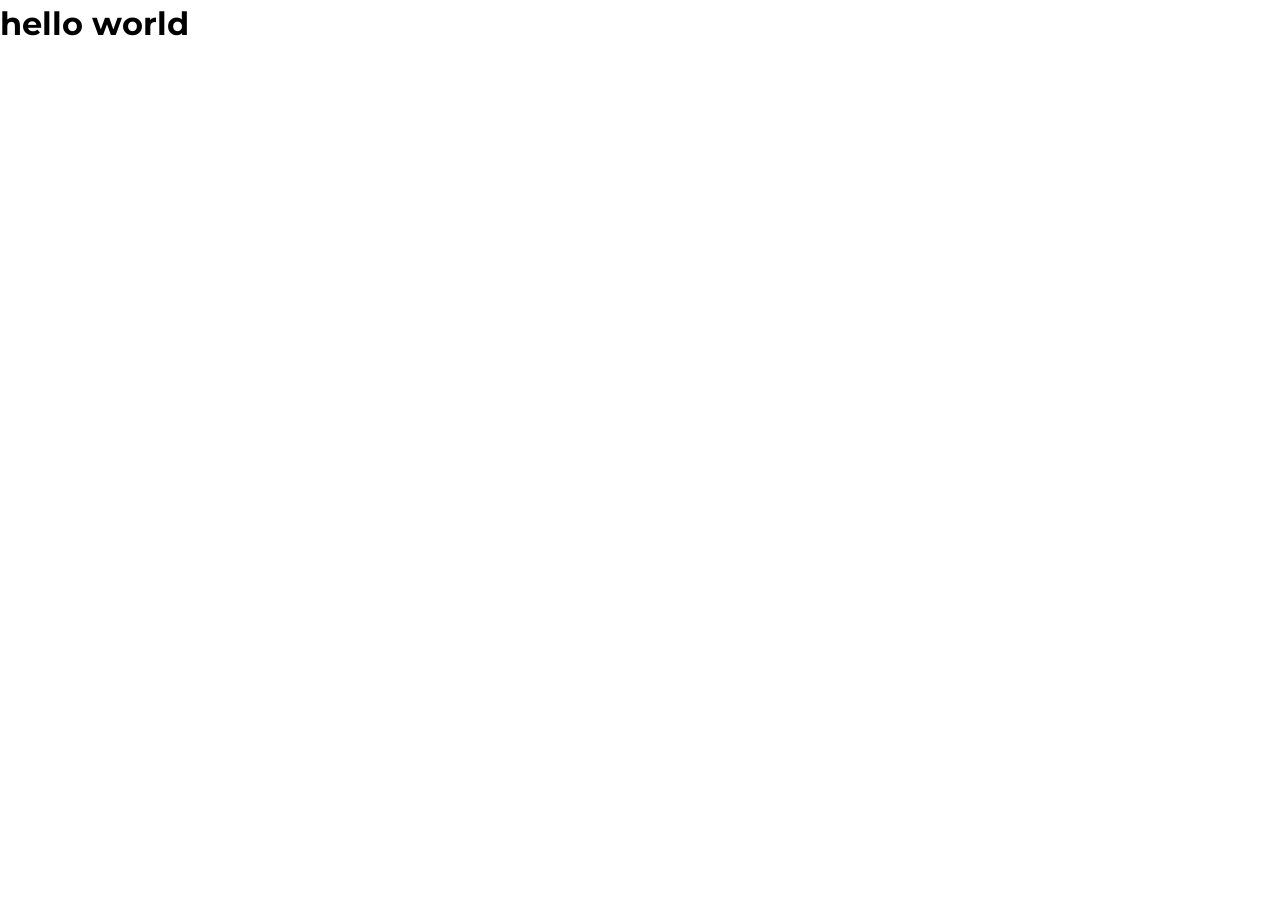
==== index.html @ 59ff5f53 "add html and css reset" ====
<!DOCTYPE html>
<html lang="en">
<head>
    <meta charset="UTF-8">
    <meta name="viewport" content="width=device-width, initial-scale=1.0">
    <title>Document</title>
    <link rel="stylesheet" href="style.css">
</head>
<body>
    <h1>hello world</h1>
</body>
</html>
---- style.css ----
@import url('https://fonts.googleapis.com/css2?family=Montserrat:ital,wght@0,100..900;1,100..900&display=swap');
/*
  Josh's Custom CSS Reset
  https://www.joshwcomeau.com/css/custom-css-reset/
*/

*, *::before, *::after {
  box-sizing: border-box;
}

*:not(dialog) {
  margin: 0;
}

@media (prefers-reduced-motion: no-preference) {
  html {
    interpolate-size: allow-keywords;
  }
}

body {
  line-height: 1.5;
  -webkit-font-smoothing: antialiased;
  font-family: "Montserrat", sans-serif;
}

img, picture, video, canvas, svg {
  display: block;
  max-width: 100%;
}

input, button, textarea, select {
  font: inherit;
}

p, h1, h2, h3, h4, h5, h6 {
  overflow-wrap: break-word;
  font-family: inherit;
}

p {
  text-wrap: pretty;
}
h1, h2, h3, h4, h5, h6 {
  text-wrap: balance;
}

#root, #__next {
  isolation: isolate;
}

:root {
  --header-height: 3.5rem;

  /*========== Colors ==========*/
  /*Color mode HSL(hue, saturation, lightness)*/
  --first-color: hsl(28, 88%, 62%);
  --first-color-alt: hsl(28, 84%, 58%);
  --title-color: hsl(0, 0%, 95%);
  --text-color: hsl(0, 0%, 75%);
  --text-color-light: hsl(0, 0%, 65%);
  --black-color: hsl(0, 0%, 6%);
  --body-color: hsl(0, 0%, 6%);
  --container-color: hsl(0, 0%, 10%);

  /*========== Font and typography ==========*/
  /*.5rem = 8px | 1rem = 16px ...*/
  --body-font: "Montserrat", sans-serif;
  --second-font: "Dancing Script", cursive;
  --biggest-font-size: 3rem;
  --bigger-font-size: 2rem;
  --h1-font-size: 1.5rem;
  --h2-font-size: 1.25rem;
  --h3-font-size: 1rem;
  --normal-font-size: .938rem;
  --small-font-size: .813rem;

  /*========== Font weight ==========*/
  --font-regular: 400;
  --font-semi-bold: 600;
  --font-bold: 700;

  /*========== z index ==========*/
  --z-tooltip: 10;
  --z-fixed: 100;
}
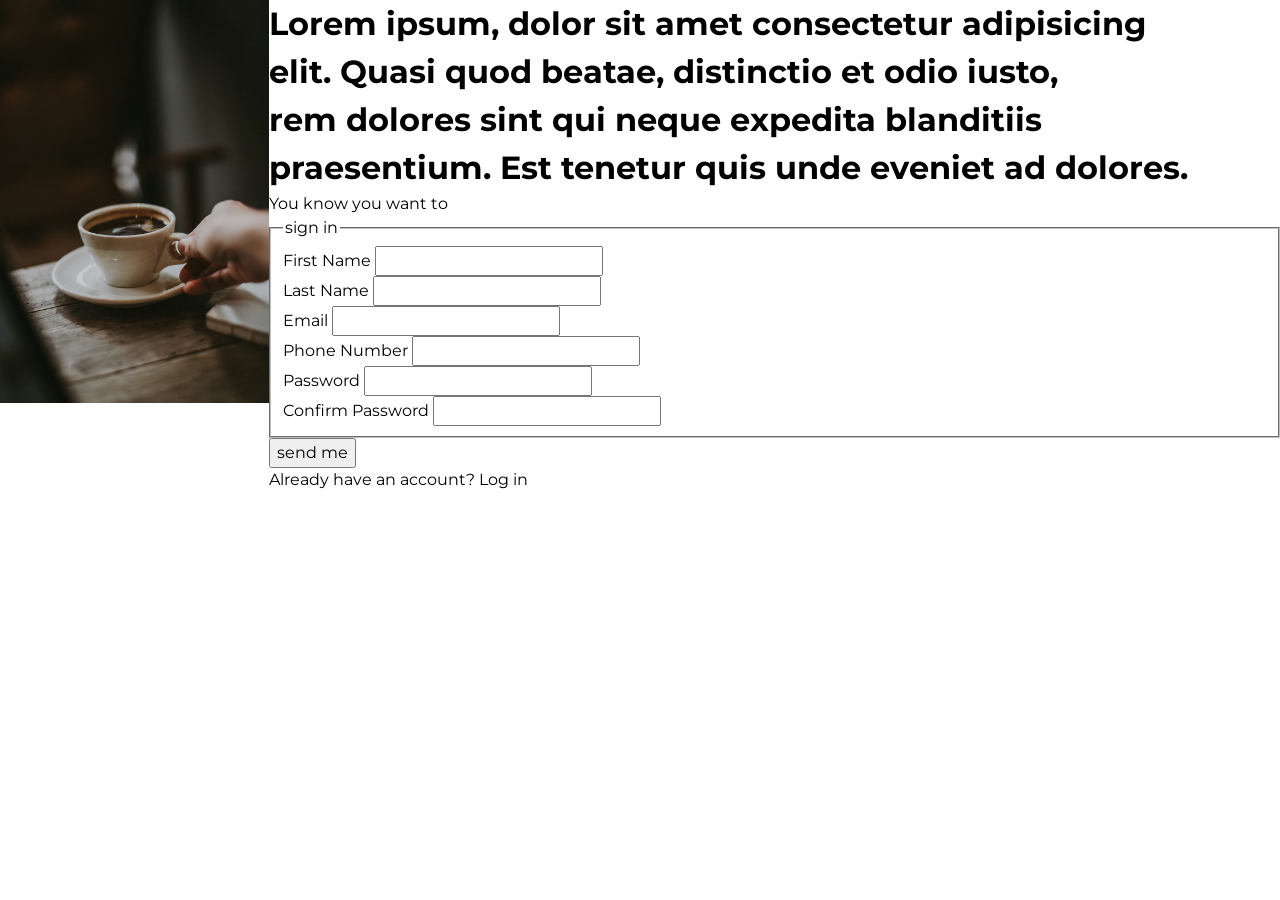
==== commit 7f1cbdc3: "add html elements" ====
--- a/index.html
+++ b/index.html
@@ -5,8 +5,50 @@
     <meta name="viewport" content="width=device-width, initial-scale=1.0">
     <title>Document</title>
     <link rel="stylesheet" href="style.css">
+    <script src="script.js" defer></script>
 </head>
 <body>
-    <h1>hello world</h1>
+    <div class="sign_in">
+        <div class="image">
+            <img src="image/side_picture1.avif" alt="image">
+        </div>
+        <form action="#" method="get">
+            <div class="head_form">
+                <h1 class="title">Lorem ipsum, dolor sit amet consectetur adipisicing elit. Quasi quod beatae, distinctio et odio iusto, rem dolores sint qui neque expedita blanditiis praesentium. Est tenetur quis unde eveniet ad dolores.</h1>
+                <p class="description">You know you want to</p>
+            </div>
+            <fieldset class="body_form">
+                <legend>sign in</legend>
+                <div class="firstname">
+                    <label for="fname">First Name</label>
+                    <input type="text" name="fname" id="fname">
+                </div>
+                <div class="lastname">
+                    <label for="lname">Last Name</label>
+                    <input type="text" name="lname" id="lname">
+                </div>
+                <div class="email_user">
+                    <label for="email">Email</label>
+                    <input type="email" name="email" id="email">
+                </div>
+                <div class="phone_number">
+                    <label for="phone">Phone Number</label>
+                    <input type="tel" name="phone" id="phone">
+                </div>
+                <div class="user_password">
+                    <label for="password">Password</label>
+                    <input type="password" name="password" id="password">
+                </div>
+                <div class="confirm_password">
+                    <label for="confirm">Confirm Password</label>
+                    <input type="password" name="confirm" id="confirm">
+                </div>
+            </fieldset>
+            <div class="foot_form">
+                <button type="submit">send me</button>
+                <p>Already have an account? <span>Log in</span></p>
+            </div>
+        </form>
+    </div>
 </body>
 </html>
--- a/style.css
+++ b/style.css
@@ -50,21 +50,22 @@
 }
 
 :root {
-  --header-height: 3.5rem;
+  /* Màu nền trang */
+  --color-background: #f5f0e6;   /* giấy cũ, beige nhẹ */
+  --color-container: #ece2d0;    /* container nhạt hơn nền để tạo chiều sâu */
 
-  /*========== Colors ==========*/
-  /*Color mode HSL(hue, saturation, lightness)*/
-  --first-color: hsl(28, 88%, 62%);
-  --first-color-alt: hsl(28, 84%, 58%);
-  --title-color: hsl(0, 0%, 95%);
-  --text-color: hsl(0, 0%, 75%);
-  --text-color-light: hsl(0, 0%, 65%);
-  --black-color: hsl(0, 0%, 6%);
-  --body-color: hsl(0, 0%, 6%);
-  --container-color: hsl(0, 0%, 10%);
+  /* Màu chữ */
+  --color-text-main: #3b2f2f;    /* nâu sẫm, dễ đọc */
+  --color-text-secondary: #5c4a3d; /* nâu nhạt hơn cho subtitle / caption */
+  --color-text-accent: #7c5e3c;  /* nâu đỏ ấm để nhấn nhá link / highlight */
 
-  /*========== Font and typography ==========*/
-  /*.5rem = 8px | 1rem = 16px ...*/
+  /* Màu nút / link / accent */
+  --color-accent: #b77e4b;       /* nâu vàng ấm, tạo điểm nhấn */
+  --color-accent-hover: #d1670b; /* hover đậm hơn */
+
+  /* Border, divider */
+  --color-border: #d4c3b0;       /* nâu nhạt / sepia */
+
   --body-font: "Montserrat", sans-serif;
   --second-font: "Dancing Script", cursive;
   --biggest-font-size: 3rem;
@@ -74,13 +75,17 @@
   --h3-font-size: 1rem;
   --normal-font-size: .938rem;
   --small-font-size: .813rem;
-
-  /*========== Font weight ==========*/
+  
   --font-regular: 400;
   --font-semi-bold: 600;
   --font-bold: 700;
+}
 
-  /*========== z index ==========*/
-  --z-tooltip: 10;
-  --z-fixed: 100;
+/* style sign in */
+
+.sign_in{
+    height: 100vh;
+    width: 100vw;
+
+    display: flex;
 }
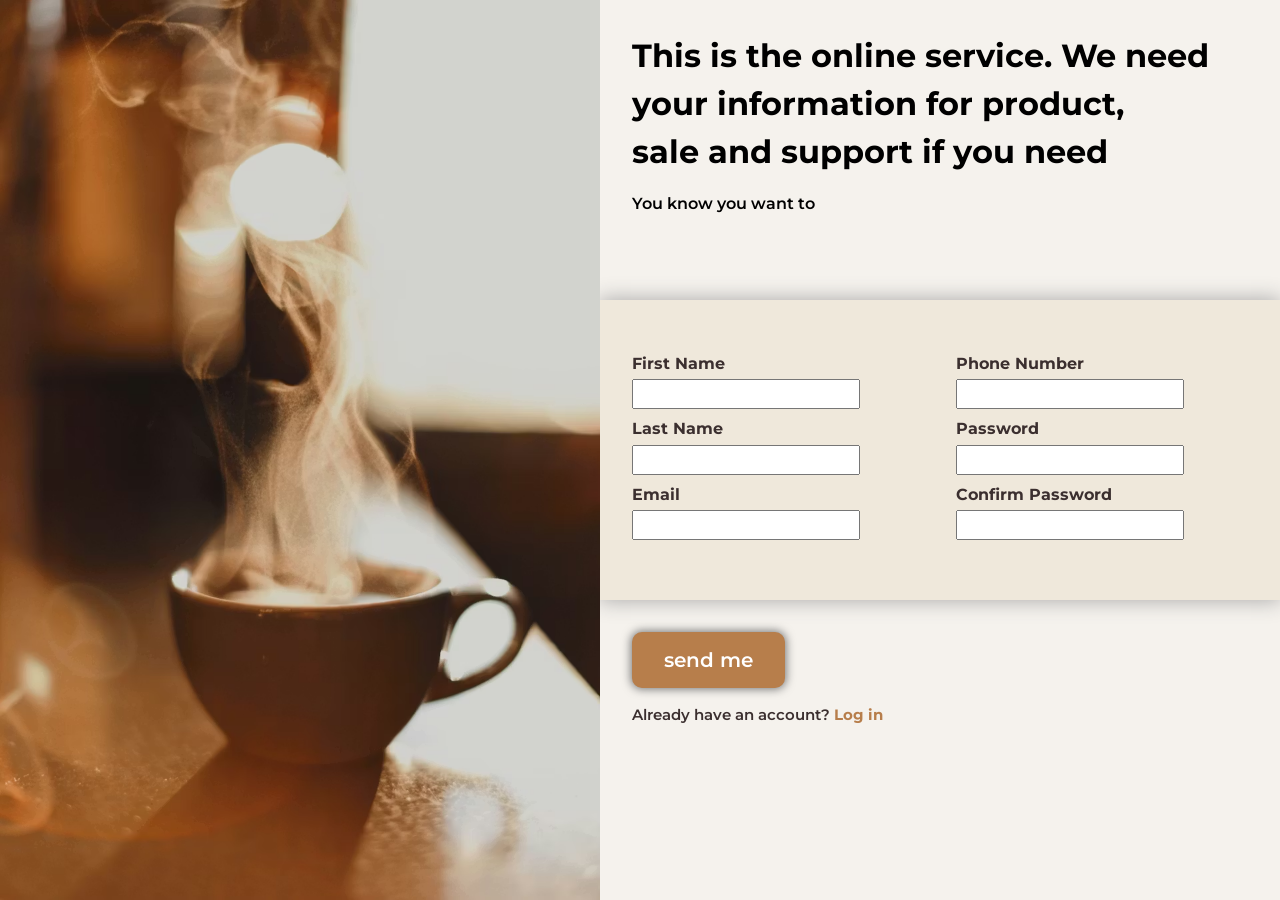
==== commit a054994b: "finish appearance" ====
--- a/index.html
+++ b/index.html
@@ -10,43 +10,52 @@
 <body>
     <div class="sign_in">
         <div class="image">
-            <img src="image/side_picture1.avif" alt="image">
+            <img src="image/side_picture.avif" alt="image">
         </div>
-        <form action="#" method="get">
+        <form class="form_signin" action="#" method="get">
             <div class="head_form">
-                <h1 class="title">Lorem ipsum, dolor sit amet consectetur adipisicing elit. Quasi quod beatae, distinctio et odio iusto, rem dolores sint qui neque expedita blanditiis praesentium. Est tenetur quis unde eveniet ad dolores.</h1>
+                <h1 class="title">This is the online service. We need your information for product, sale and support if you need </h1>
                 <p class="description">You know you want to</p>
             </div>
-            <fieldset class="body_form">
-                <legend>sign in</legend>
-                <div class="firstname">
-                    <label for="fname">First Name</label>
-                    <input type="text" name="fname" id="fname">
+            <div class="body_form">
+                <div class="left">
+                    <div class="firstname">
+                        <label for="fname">First Name</label>
+                        <input type="text" name="fname" id="fname">
+                        <span></span>
+                    </div>
+                    <div class="lastname">
+                        <label for="lname">Last Name</label>
+                        <input type="text" name="lname" id="lname">
+                        <span></span>
+                    </div>
+                    <div class="email_user">
+                        <label for="email">Email</label>
+                        <input type="email" name="email" id="email">
+                        <span></span>
+                    </div>
                 </div>
-                <div class="lastname">
-                    <label for="lname">Last Name</label>
-                    <input type="text" name="lname" id="lname">
+                <div class="right">
+                    <div class="phone_number">
+                        <label for="phone">Phone Number</label>
+                        <input type="tel" name="phone" id="phone">
+                        <span></span>
+                    </div>
+                    <div class="user_password">
+                        <label for="password">Password</label>
+                        <input type="password" name="password" id="password">
+                        <span></span>
+                    </div>
+                    <div class="confirm_password">
+                        <label for="confirm">Confirm Password</label>
+                        <input type="password" name="confirm" id="confirm">
+                        <span></span>
+                    </div>
                 </div>
-                <div class="email_user">
-                    <label for="email">Email</label>
-                    <input type="email" name="email" id="email">
-                </div>
-                <div class="phone_number">
-                    <label for="phone">Phone Number</label>
-                    <input type="tel" name="phone" id="phone">
-                </div>
-                <div class="user_password">
-                    <label for="password">Password</label>
-                    <input type="password" name="password" id="password">
-                </div>
-                <div class="confirm_password">
-                    <label for="confirm">Confirm Password</label>
-                    <input type="password" name="confirm" id="confirm">
-                </div>
-            </fieldset>
+            </div>
             <div class="foot_form">
                 <button type="submit">send me</button>
-                <p>Already have an account? <span>Log in</span></p>
+                <p>Already have an account? <span class="log">Log in</span></p>
             </div>
         </form>
     </div>
--- a/style.css
+++ b/style.css
@@ -51,8 +51,8 @@
 
 :root {
   /* Màu nền trang */
-  --color-background: #f5f0e6;   /* giấy cũ, beige nhẹ */
-  --color-container: #ece2d0;    /* container nhạt hơn nền để tạo chiều sâu */
+  --color-background: #f5f2ed;   /* giấy cũ, beige nhẹ */
+  --color-container: #efe8db;    /* container nhạt hơn nền để tạo chiều sâu */
 
   /* Màu chữ */
   --color-text-main: #3b2f2f;    /* nâu sẫm, dễ đọc */
@@ -88,4 +88,108 @@
     width: 100vw;
 
     display: flex;
+}
+
+.sign_in .image{
+    flex-shrink: 0;
+    width: fit-content;
+    height: 100vh;
+    z-index: 2;
+}
+
+.sign_in .image img{
+    height: 100vh;
+    object-fit: cover;
+}
+
+.sign_in .form_signin{
+    display: flex;
+    flex-direction: column;
+    max-height: 100vh;
+}
+
+.sign_in .form_signin .head_form,
+.sign_in .form_signin .body_form,
+.sign_in .form_signin .foot_form{
+    height: calc(100vh / 3);
+}
+
+.sign_in .form_signin .head_form{
+    display: flex;
+    padding: 2rem;
+    flex-direction: column;
+    background-color: var(--color-background);
+}
+
+.sign_in .form_signin .head_form .description{
+    font-weight: var(--font-semi-bold);
+    margin-top: 1rem;
+}
+
+.sign_in .form_signin .body_form{
+    background-color: var(--color-container);
+    color: var(--color-text-main);
+    padding: 0 2rem;
+    display: flex;
+    justify-content: flex-start;
+    align-items: center;
+    gap: 6rem;
+    box-shadow: 0 0 20px 1px rgb(172, 171, 171);
+    z-index: 1;
+}
+
+.sign_in .form_signin .body_form .left{
+    display: flex;
+    flex-direction: column;
+}
+
+.sign_in .form_signin .body_form .right{
+    display: flex;
+    flex-direction: column;
+}
+
+.sign_in .form_signin .body_form label{
+    display: block;
+    font-weight: var(--font-bold);
+    margin-bottom: 0.2rem;
+}
+
+.sign_in .form_signin .body_form div > div{
+    margin-bottom: 0.5rem;
+}
+
+.sign_in .form_signin .foot_form{
+    padding: 2rem;
+    background-color: var(--color-background);
+    color: var(--color-text-main);
+    font-size: var(--normal-font-size);
+    font-weight: var(--font-semi-bold);
+}
+
+.sign_in .form_signin .foot_form button[type="submit"]{
+    padding: 0.8rem 2rem;
+    font-size: var(--h2-font-size);
+    margin-bottom: 1rem;
+    background-color: var(--color-accent);
+    border: none;
+    color: white;
+    border-radius: 10px;
+    transition: 0.3s ease;
+    box-shadow: 0 0 10px 1px rgb(115, 115, 115);
+}
+
+.sign_in .form_signin .foot_form button[type="submit"]:hover{
+    background-color: var(--color-accent-hover);
+    cursor: pointer;
+}
+
+.sign_in .form_signin .foot_form .log{
+    font-weight: var(--font-bold);
+    color: var(--color-accent);
+    transition: 0.3s ease;
+}
+
+.sign_in .form_signin .foot_form .log:hover{
+    color: var(--color-accent-hover);
+    cursor: pointer;
 }
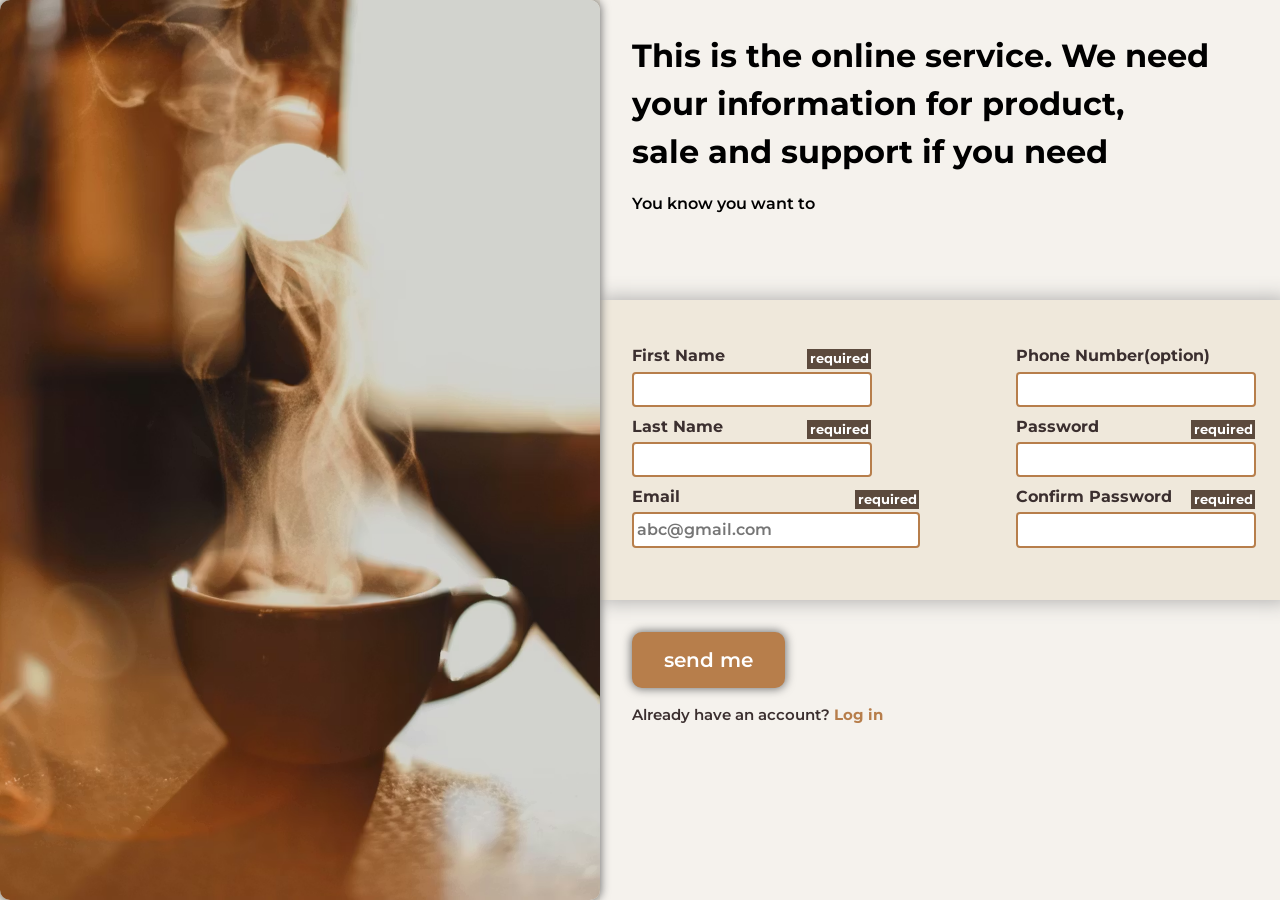
==== commit ef8394f2: "add some thing" ====
--- a/index.html
+++ b/index.html
@@ -12,7 +12,7 @@
         <div class="image">
             <img src="image/side_picture.avif" alt="image">
         </div>
-        <form class="form_signin" action="#" method="get">
+        <form id="form" class="form_signin" action="#" method="get">
             <div class="head_form">
                 <h1 class="title">This is the online service. We need your information for product, sale and support if you need </h1>
                 <p class="description">You know you want to</p>
@@ -21,40 +21,40 @@
                 <div class="left">
                     <div class="firstname">
                         <label for="fname">First Name</label>
-                        <input type="text" name="fname" id="fname">
+                        <input type="text" name="fname" id="fname" required>
                         <span></span>
                     </div>
                     <div class="lastname">
                         <label for="lname">Last Name</label>
-                        <input type="text" name="lname" id="lname">
+                        <input type="text" name="lname" id="lname" required>
                         <span></span>
                     </div>
                     <div class="email_user">
                         <label for="email">Email</label>
-                        <input type="email" name="email" id="email">
+                        <input type="email" name="email" id="email" placeholder="abc@gmail.com" required>
                         <span></span>
                     </div>
                 </div>
                 <div class="right">
                     <div class="phone_number">
-                        <label for="phone">Phone Number</label>
+                        <label for="phone">Phone Number(option)</label>
                         <input type="tel" name="phone" id="phone">
                         <span></span>
                     </div>
                     <div class="user_password">
                         <label for="password">Password</label>
-                        <input type="password" name="password" id="password">
+                        <input type="password" name="password" id="password" required maxlength="10">
                         <span></span>
                     </div>
                     <div class="confirm_password">
                         <label for="confirm">Confirm Password</label>
-                        <input type="password" name="confirm" id="confirm">
+                        <input type="password" name="confirm" id="confirm" required maxlength="10">
                         <span></span>
                     </div>
                 </div>
             </div>
             <div class="foot_form">
-                <button type="submit">send me</button>
+                <button id="btn" type="submit">send me</button>
                 <p>Already have an account? <span class="log">Log in</span></p>
             </div>
         </form>
--- a/style.css
+++ b/style.css
@@ -22,6 +22,7 @@
   line-height: 1.5;
   -webkit-font-smoothing: antialiased;
   font-family: "Montserrat", sans-serif;
+  background-color: var(--color-container);
 }
 
 img, picture, video, canvas, svg {
@@ -95,6 +96,9 @@
     width: fit-content;
     height: 100vh;
     z-index: 2;
+    overflow: hidden;
+    border-radius: 10px;
+    box-shadow: 0 0 10px 1px rgb(115, 115, 115);
 }
 
 .sign_in .image img{
@@ -181,6 +185,7 @@
 .sign_in .form_signin .foot_form button[type="submit"]:hover{
     background-color: var(--color-accent-hover);
     cursor: pointer;
+    padding: 0.8rem 2.5rem
 }
 
 .sign_in .form_signin .foot_form .log{
@@ -192,4 +197,50 @@
 .sign_in .form_signin .foot_form .log:hover{
     color: var(--color-accent-hover);
     cursor: pointer;
+}
+
+.sign_in .form_signin .body_form input{
+    border-radius: 4px;
+    border: 2px solid var(--color-accent);
+}
+
+.sign_in .form_signin .body_form input:focus{
+    border: 2px solid var(--color-accent-hover);
+}
+
+.sign_in .form_signin .body_form input{
+    outline: none;
+    padding: 0.2rem;
+    height: 2.2rem;
+    width: 15rem;
+    font-weight: var(--font-semi-bold);
+    color: var(--color-text-accent);
+}
+
+.sign_in .form_signin .body_form input[type="email"]{
+    width: 18rem;
+}
+
+.sign_in .form_signin .body_form input:user-invalid{
+    border: 2px solid red;
+}
+
+.sign_in .form_signin .body_form input + span{
+    position: relative;
+}
+
+.sign_in .form_signin .body_form input[type="text"] + span::before, 
+.sign_in .form_signin .body_form input[type="email"] + span::before,
+.sign_in .form_signin .body_form input[type="password"] + span::before{
+    content: "required";
+    position: absolute;
+    display: block;
+    background-color: var(--color-text-secondary);
+    font-weight: var(--font-bold);
+    color: white;
+    font-size: var(--small-font-size);
+    width: 4rem;
+    text-align: center;
+    right: 1px;
+    bottom: 30px;
 }
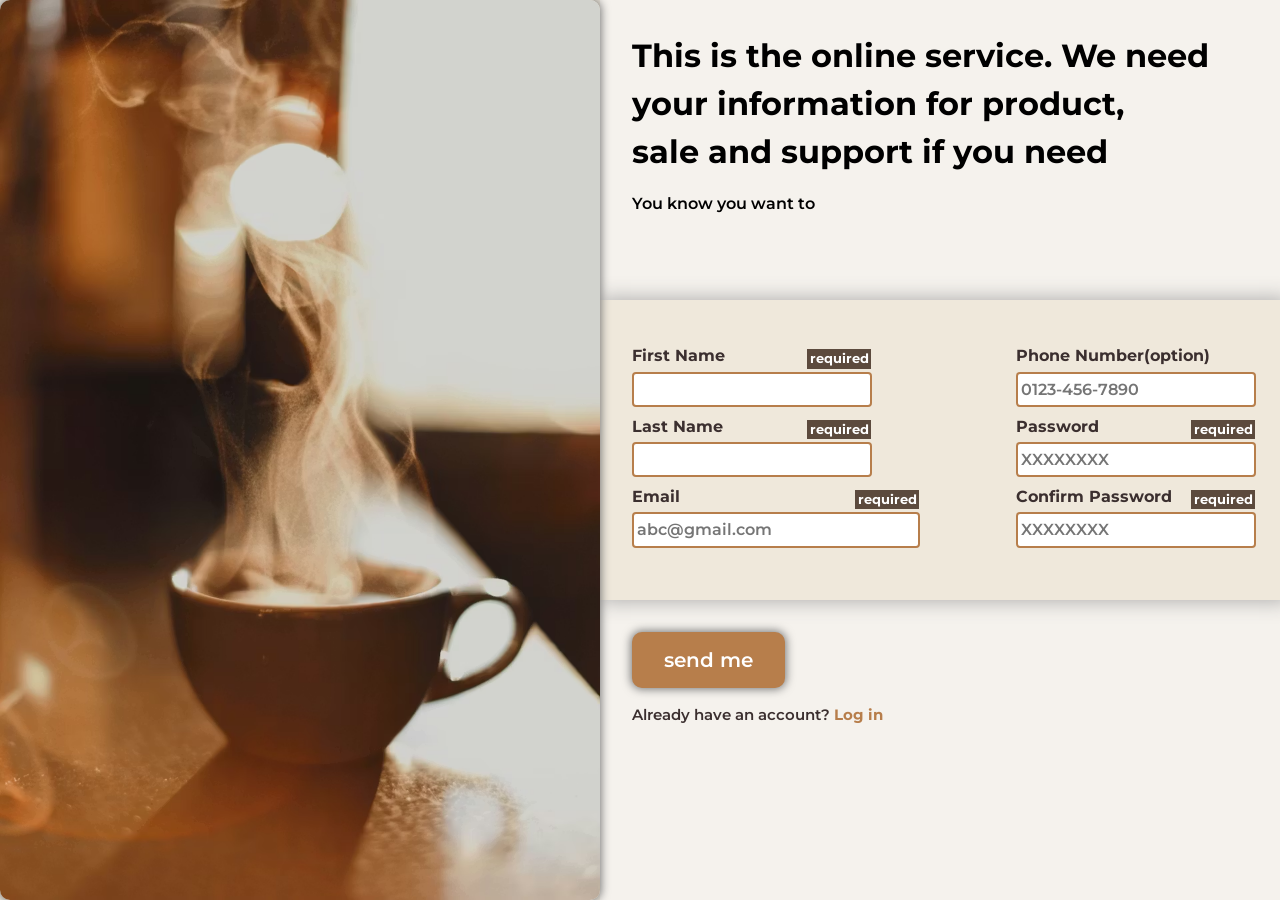
==== commit f12aed13: "add valid password check" ====
--- a/index.html
+++ b/index.html
@@ -38,17 +38,23 @@
                 <div class="right">
                     <div class="phone_number">
                         <label for="phone">Phone Number(option)</label>
-                        <input type="tel" name="phone" id="phone">
+                        <input type="tel" name="phone" id="phone" placeholder="0123-456-7890">
                         <span></span>
                     </div>
-                    <div class="user_password">
+                    <div class="password_field">
                         <label for="password">Password</label>
-                        <input type="password" name="password" id="password" required maxlength="10">
+                        <input type="password" name="password" id="password" placeholder="XXXXXXXX" required minlength="8" maxlength="100">
                         <span></span>
+
+                        <ul class="password_rule">
+                            <li id="password_length">at least 8 character</li>
+                            <li id="password_number">inlude at least 1 number</li>
+                            <li id="password_char">include at least 1 alphabet</li>
+                        </ul>
                     </div>
                     <div class="confirm_password">
                         <label for="confirm">Confirm Password</label>
-                        <input type="password" name="confirm" id="confirm" required maxlength="10">
+                        <input type="password" name="confirm" id="confirm" placeholder="XXXXXXXX" required maxlength="10">
                         <span></span>
                     </div>
                 </div>
--- a/style.css
+++ b/style.css
@@ -215,6 +215,20 @@
     width: 15rem;
     font-weight: var(--font-semi-bold);
     color: var(--color-text-accent);
+}
+
+.sign_in .form_signin .body_form input:user-invalid{
+    border: 2px solid red;
+}
+
+.sign_in .form_signin .body_form input:user-invalid + span::after{
+    content: "✖";
+    color: red;
+}
+
+.sign_in .form_signin .body_form input:user-valid + span::after{
+    content: "✓";
+    color: green;
 }
 
 .sign_in .form_signin .body_form input[type="email"]{
@@ -243,4 +257,20 @@
     text-align: center;
     right: 1px;
     bottom: 30px;
+}
+
+.sign_in .form_signin .body_form .password_field{
+    position: relative;
+}
+
+.sign_in .form_signin .body_form .password_field .password_rule{
+    position: absolute;
+    width: 18rem;
+    left: 240px;
+    top: 8px;
+    visibility: hidden;
+}
+
+.sign_in .form_signin .body_form .password_field:focus-within .password_rule{
+    visibility: visible;
 }
